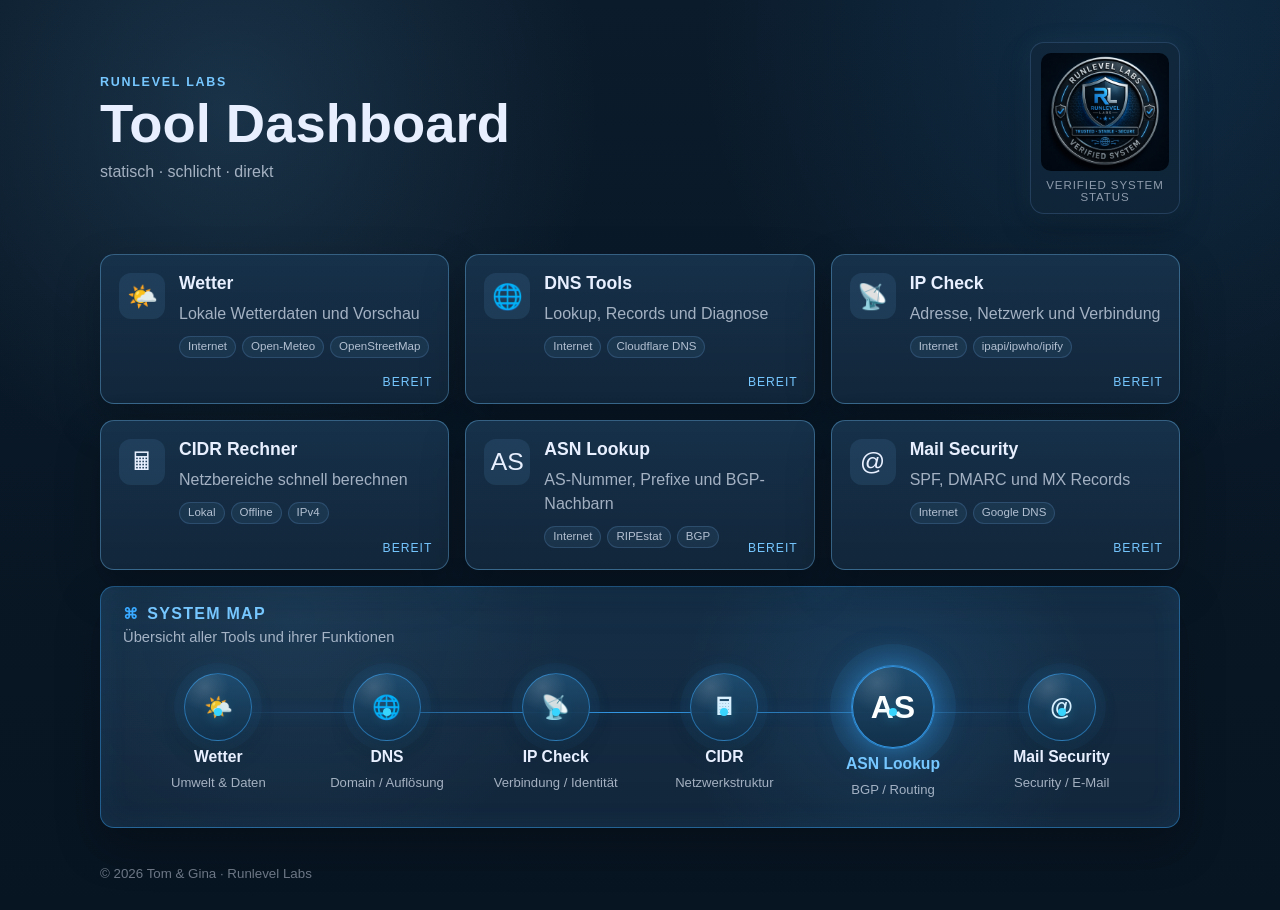
==== index.html @ d8a57b6e "Prepare runlevel tools repository" ====
<!DOCTYPE html>
<html lang="de">
<head>
  <meta charset="UTF-8">
  <meta name="viewport" content="width=device-width, initial-scale=1">
  <title>Runlevel Labs - Tools</title>
  <meta name="description" content="Statisches Runlevel Labs Dashboard für Werkzeuge und kleine technische Helfer.">
  <link rel="stylesheet" href="style.css?v=system-map-1">
</head>
<body>
  <header class="tool-header">
    <div class="tool-header__copy">
      <p class="eyebrow">Runlevel Labs</p>
      <h1>Tool Dashboard</h1>
      <p class="sub">statisch · schlicht · direkt</p>
    </div>
    <figure class="system-seal" aria-label="Runlevel Labs Verified System Status">
      <img src="runlevel-labs-small.png" alt="Runlevel Labs Siegel" width="360" height="332" loading="lazy" decoding="async">
      <figcaption>Verified System Status</figcaption>
    </figure>
  </header>

  <main class="dashboard" aria-label="Tool-Auswahl">
    <a class="tool-card tool-card--active" href="wetter/index.html" data-tool="wetter">
      <span class="tool-card__icon" aria-hidden="true">🌤️</span>
      <span class="tool-card__body">
        <strong>Wetter</strong>
        <span>Lokale Wetterdaten und Vorschau</span>
        <span class="tool-card__meta"><span>Internet</span><span>Open-Meteo</span><span>OpenStreetMap</span></span>
      </span>
      <span class="tool-card__status">bereit</span>
    </a>

    <a class="tool-card tool-card--active" href="dns/index.html" data-tool="dns">
      <span class="tool-card__icon" aria-hidden="true">🌐</span>
      <span class="tool-card__body">
        <strong>DNS Tools</strong>
        <span>Lookup, Records und Diagnose</span>
        <span class="tool-card__meta"><span>Internet</span><span>Cloudflare DNS</span></span>
      </span>
      <span class="tool-card__status">bereit</span>
    </a>

    <a class="tool-card tool-card--active" href="ip/index.html" data-tool="ip">
      <span class="tool-card__icon" aria-hidden="true">📡</span>
      <span class="tool-card__body">
        <strong>IP Check</strong>
        <span>Adresse, Netzwerk und Verbindung</span>
        <span class="tool-card__meta"><span>Internet</span><span>ipapi/ipwho/ipify</span></span>
      </span>
      <span class="tool-card__status">bereit</span>
    </a>
   
    <a class="tool-card tool-card--active" href="cidr/index.html" data-tool="cidr">
      <span class="tool-card__icon" aria-hidden="true">🖩</span>
      <span class="tool-card__body">
        <strong>CIDR Rechner</strong>
        <span>Netzbereiche schnell berechnen</span>
        <span class="tool-card__meta"><span>Lokal</span><span>Offline</span><span>IPv4</span></span>
      </span>
      <span class="tool-card__status">bereit</span>
    </a>

    <a class="tool-card tool-card--active" href="asn/index.html" data-tool="asn">
      <span class="tool-card__icon" aria-hidden="true">AS</span>
      <span class="tool-card__body">
        <strong>ASN Lookup</strong>
        <span>AS-Nummer, Prefixe und BGP-Nachbarn</span>
        <span class="tool-card__meta"><span>Internet</span><span>RIPEstat</span><span>BGP</span></span>
      </span>
      <span class="tool-card__status">bereit</span>
    </a>

    <a class="tool-card tool-card--active" href="mail/index.html" data-tool="mail">
      <span class="tool-card__icon" aria-hidden="true">@</span>
      <span class="tool-card__body">
        <strong>Mail Security</strong>
        <span>SPF, DMARC und MX Records</span>
        <span class="tool-card__meta"><span>Internet</span><span>Google DNS</span></span>
      </span>
      <span class="tool-card__status">bereit</span>
    </a>

    <section class="system-map" aria-labelledby="routing-title">
      <div class="system-map__head">
        <h2 id="routing-title">System Map</h2>
        <p>Übersicht aller Tools und ihrer Funktionen</p>
      </div>

      <ol class="system-map__flow" aria-label="Tool-Reihenfolge">
        <li class="system-map__node">
          <span class="system-map__icon" aria-hidden="true">🌤️</span>
          <strong>Wetter</strong>
          <span>Umwelt &amp; Daten</span>
        </li>
        <li class="system-map__node">
          <span class="system-map__icon" aria-hidden="true">🌐</span>
          <strong>DNS</strong>
          <span>Domain / Auflösung</span>
        </li>
        <li class="system-map__node">
          <span class="system-map__icon" aria-hidden="true">📡</span>
          <strong>IP Check</strong>
          <span>Verbindung / Identität</span>
        </li>
        <li class="system-map__node">
          <span class="system-map__icon" aria-hidden="true">🖩</span>
          <strong>CIDR</strong>
          <span>Netzwerkstruktur</span>
        </li>
        <li class="system-map__node system-map__node--active">
          <span class="system-map__icon" aria-hidden="true">AS</span>
          <strong>ASN Lookup</strong>
          <span>BGP / Routing</span>
        </li>
        <li class="system-map__node">
          <span class="system-map__icon" aria-hidden="true">@</span>
          <strong>Mail Security</strong>
          <span>Security / E-Mail</span>
        </li>
      </ol>
    </section>
  </main>

  <footer class="tool-footer">
    <small class="footer-copy">&copy; 2026 Tom &amp; Gina &middot; Runlevel Labs</small>
  </footer>
  <script type="module" src="dashboard.js"></script>
</body>
</html>
---- style.css ----
:root {
  --bg: #0b1b2b;
  --bg-soft: #102a43;
  --panel: #12263a;
  --panel-strong: #17344f;
  --line: rgba(130, 185, 255, 0.18);
  --text: #e8f0ff;
  --muted: rgba(232, 240, 255, 0.68);
  --accent: #76c7ff;
  --accent-strong: #39a9ff;
  --shadow: 0 18px 44px rgba(0, 0, 0, 0.26);
}

* {
  box-sizing: border-box;
}

body {
  margin: 0;
  min-height: 100vh;
  font-family: Arial, sans-serif;
  background:
    radial-gradient(circle at 18% 12%, rgba(118, 199, 255, 0.14), transparent 28%),
    radial-gradient(circle at 88% 4%, rgba(57, 169, 255, 0.12), transparent 30%),
    linear-gradient(180deg, var(--bg) 0%, #071421 100%);
  color: var(--text);
}

.tool-header {
  display: flex;
  align-items: center;
  justify-content: space-between;
  gap: 24px;
  max-width: 1120px;
  margin: 0 auto;
  padding: 42px 20px 24px;
}

.tool-header__copy {
  min-width: 0;
}

.system-seal {
  flex: 0 0 auto;
  display: grid;
  justify-items: center;
  gap: 8px;
  width: min(150px, 28vw);
  margin: 0;
  padding: 10px;
  background: rgba(18, 38, 58, 0.58);
  border: 1px solid rgba(130, 185, 255, 0.18);
  border-radius: 14px;
  box-shadow:
    0 14px 34px rgba(0, 0, 0, 0.2),
    0 0 24px rgba(118, 199, 255, 0.08);
}

.system-seal img {
  display: block;
  width: 100%;
  height: auto;
  border-radius: 10px;
}

.system-seal figcaption {
  color: rgba(232, 240, 255, 0.58);
  font-size: 0.72rem;
  letter-spacing: 0.08em;
  text-align: center;
  text-transform: uppercase;
}

.eyebrow {
  margin: 0 0 8px;
  color: var(--accent);
  font-size: 0.78rem;
  font-weight: 700;
  letter-spacing: 0.14em;
  text-transform: uppercase;
}

h1 {
  margin: 0;
  font-size: clamp(2rem, 5vw, 3.4rem);
  line-height: 1;
}

.sub {
  margin: 12px 0 0;
  color: var(--muted);
}

.dashboard {
  display: grid;
  grid-template-columns: repeat(3, minmax(0, 1fr));
  gap: 16px;
  max-width: 1120px;
  margin: 0 auto;
  padding: 16px 20px 36px;
}

.tool-card {
  position: relative;
  display: grid;
  grid-template-columns: auto minmax(0, 1fr);
  gap: 14px;
  min-height: 150px;
  padding: 18px;
  color: inherit;
  text-decoration: none;
  background:
    linear-gradient(180deg, rgba(23, 52, 79, 0.76), rgba(18, 38, 58, 0.94)),
    var(--panel);
  border: 1px solid var(--line);
  border-radius: 14px;
  box-shadow: var(--shadow);
  overflow: hidden;
  transition:
    transform 0.18s ease,
    border-color 0.18s ease,
    background 0.18s ease;
}

.tool-card::after {
  content: "";
  position: absolute;
  inset: auto 18px 16px;
  height: 1px;
  background: linear-gradient(90deg, transparent, rgba(118, 199, 255, 0.3), transparent);
  opacity: 0;
  transition: opacity 0.18s ease;
}

.tool-card:hover,
.tool-card:focus-visible {
  transform: translateY(-3px);
  border-color: rgba(118, 199, 255, 0.46);
  background:
    linear-gradient(180deg, rgba(26, 66, 101, 0.86), rgba(18, 38, 58, 0.98)),
    var(--panel-strong);
  outline: none;
}

.tool-card:hover::after,
.tool-card:focus-visible::after {
  opacity: 1;
}

.tool-card--active {
  border-color: rgba(118, 199, 255, 0.36);
}

.tool-card__icon {
  display: grid;
  place-items: center;
  width: 46px;
  height: 46px;
  border-radius: 12px;
  background: rgba(118, 199, 255, 0.1);
  font-size: 1.55rem;
}

.tool-card__body {
  display: flex;
  min-width: 0;
  flex-direction: column;
  gap: 8px;
}

.tool-card__body strong {
  font-size: 1.1rem;
  line-height: 1.2;
}

.tool-card__body span {
  color: var(--muted);
  line-height: 1.5;
}

.tool-card__meta {
  display: flex;
  flex-wrap: wrap;
  gap: 6px;
  margin-top: 2px;
}

.tool-card__meta span {
  display: inline-flex;
  align-items: center;
  min-height: 22px;
  padding: 2px 8px;
  border: 1px solid rgba(130, 185, 255, 0.18);
  border-radius: 999px;
  background: rgba(118, 199, 255, 0.08);
  color: rgba(232, 240, 255, 0.74);
  font-size: 0.72rem;
  line-height: 1.2;
}

.tool-card__status {
  position: absolute;
  right: 16px;
  bottom: 14px;
  color: rgba(232, 240, 255, 0.55);
  font-size: 0.76rem;
  letter-spacing: 0.08em;
  text-transform: uppercase;
}

.tool-card--active .tool-card__status {
  color: var(--accent);
}

.system-map {
  grid-column: 1 / -1;
  min-height: 220px;
  padding: 18px 22px 28px;
  background:
    radial-gradient(circle at 73% 48%, rgba(57, 169, 255, 0.12), transparent 26%),
    radial-gradient(circle at 18% 12%, rgba(118, 199, 255, 0.08), transparent 30%),
    linear-gradient(180deg, rgba(23, 52, 79, 0.66), rgba(18, 38, 58, 0.9)),
    var(--panel);
  border: 1px solid rgba(57, 169, 255, 0.42);
  border-radius: 14px;
  box-shadow:
    var(--shadow),
    0 0 30px rgba(57, 169, 255, 0.08) inset;
}

.system-map__head {
  margin-bottom: 16px;
}

.system-map__head h2 {
  position: relative;
  display: inline-flex;
  align-items: center;
  gap: 8px;
  margin: 0 0 6px;
  color: var(--accent);
  font-size: 1rem;
  letter-spacing: 0.08em;
  text-transform: uppercase;
}

.system-map__head h2::before {
  content: "⌘";
  color: var(--accent-strong);
  font-size: 0.95rem;
  line-height: 1;
}

.system-map__head p {
  margin: 0;
  color: var(--muted);
  font-size: 0.92rem;
}

.system-map__flow {
  position: relative;
  display: grid;
  grid-template-columns: repeat(6, minmax(0, 1fr));
  gap: 18px;
  align-items: start;
  margin: 0;
  padding: 12px 20px 0;
  list-style: none;
}

.system-map__flow::before {
  content: "";
  position: absolute;
  top: 51px;
  left: 9%;
  right: 9%;
  height: 1px;
  background: linear-gradient(90deg, transparent, rgba(57, 169, 255, 0.9), transparent);
  box-shadow:
    0 0 14px rgba(57, 169, 255, 0.42),
    0 0 28px rgba(57, 169, 255, 0.18);
}

.system-map__node {
  position: relative;
  z-index: 1;
  display: grid;
  justify-items: center;
  gap: 7px;
  min-width: 0;
  text-align: center;
}

.system-map__node::before {
  content: "";
  position: absolute;
  top: 35px;
  width: 8px;
  height: 8px;
  border-radius: 50%;
  background: #38d5ff;
  box-shadow: 0 0 14px rgba(56, 213, 255, 0.72);
}

.system-map__icon {
  display: grid;
  place-items: center;
  width: 68px;
  height: 68px;
  color: #dff1ff;
  background:
    radial-gradient(circle at 30% 20%, rgba(255, 255, 255, 0.14), transparent 34%),
    linear-gradient(180deg, rgba(31, 76, 111, 0.96), rgba(18, 48, 74, 0.96));
  border: 1px solid rgba(57, 169, 255, 0.5);
  border-radius: 50%;
  box-shadow:
    0 12px 24px rgba(0, 0, 0, 0.2),
    0 0 22px rgba(57, 169, 255, 0.16),
    0 0 0 10px rgba(57, 169, 255, 0.04);
  font-size: 1.45rem;
  font-weight: 700;
}

.system-map__node--active .system-map__icon {
  width: 82px;
  height: 82px;
  margin-top: -7px;
  color: #ffffff;
  border-color: rgba(57, 169, 255, 0.82);
  box-shadow:
    0 0 0 1px rgba(57, 169, 255, 0.52),
    0 0 0 22px rgba(57, 169, 255, 0.07),
    0 0 34px rgba(57, 169, 255, 0.62);
  font-size: 2rem;
}

.system-map__node strong {
  color: var(--text);
  font-size: 0.98rem;
  line-height: 1.2;
}

.system-map__node span:last-child {
  color: var(--muted);
  font-size: 0.82rem;
  line-height: 1.35;
}

.system-map__node--active strong {
  color: var(--accent);
}

.tool-footer {
  max-width: 1120px;
  margin: 0 auto;
  padding: 0 20px 28px;
  color: rgba(232, 240, 255, 0.45);
  text-align: left;
}

.footer-copy {
  color: rgba(232, 240, 255, 0.45);
}

@media (max-width: 860px) {
  .dashboard {
    grid-template-columns: repeat(2, minmax(0, 1fr));
  }
}

@media (max-width: 560px) {
  .tool-header {
    align-items: flex-start;
    flex-direction: column;
    padding-top: 30px;
  }

  .system-seal {
    width: min(132px, 46vw);
  }

  .dashboard {
    grid-template-columns: 1fr;
  }

  .tool-card {
    min-height: 132px;
  }

  .system-map {
    grid-column: auto;
    padding: 16px;
  }

  .system-map__flow {
    grid-template-columns: repeat(2, minmax(0, 1fr));
    gap: 18px 14px;
    padding-inline: 0;
  }

  .system-map__flow::before,
  .system-map__node::before {
    display: none;
  }
}

@media (prefers-reduced-motion: reduce) {
  .tool-card,
  .tool-card::after {
    transition: none;
  }

  .tool-card:hover,
  .tool-card:focus-visible {
    transform: none;
  }
}
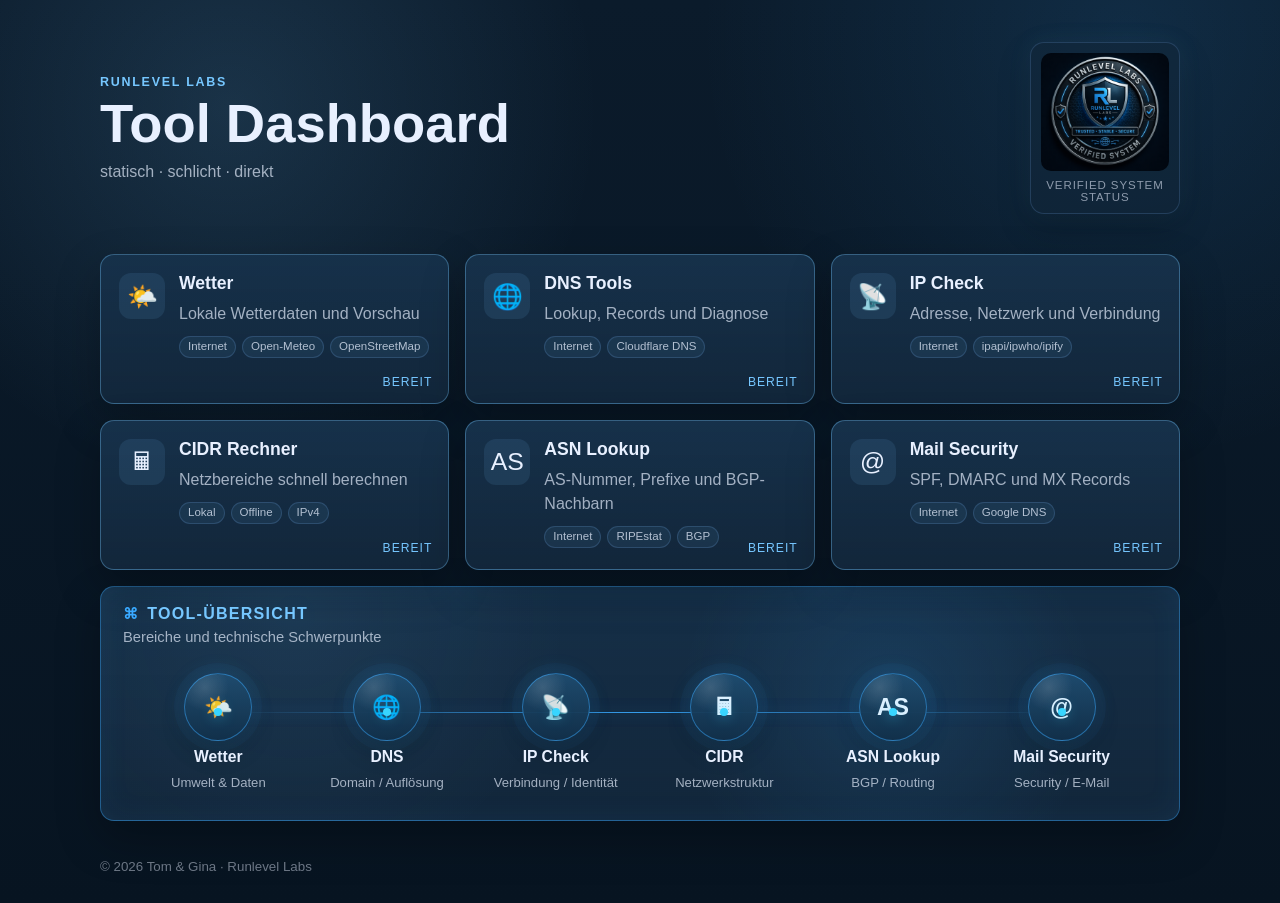
==== commit c4de57d8: "fix: improve tool edge cases and privacy notes" ====
--- a/index.html
+++ b/index.html
@@ -83,11 +83,11 @@
 
     <section class="system-map" aria-labelledby="routing-title">
       <div class="system-map__head">
-        <h2 id="routing-title">System Map</h2>
-        <p>Übersicht aller Tools und ihrer Funktionen</p>
+        <h2 id="routing-title">Tool-Übersicht</h2>
+        <p>Bereiche und technische Schwerpunkte</p>
       </div>
 
-      <ol class="system-map__flow" aria-label="Tool-Reihenfolge">
+      <ul class="system-map__flow" aria-label="Tool-Bereiche">
         <li class="system-map__node">
           <span class="system-map__icon" aria-hidden="true">🌤️</span>
           <strong>Wetter</strong>
@@ -108,7 +108,7 @@
           <strong>CIDR</strong>
           <span>Netzwerkstruktur</span>
         </li>
-        <li class="system-map__node system-map__node--active">
+        <li class="system-map__node">
           <span class="system-map__icon" aria-hidden="true">AS</span>
           <strong>ASN Lookup</strong>
           <span>BGP / Routing</span>
@@ -118,7 +118,7 @@
           <strong>Mail Security</strong>
           <span>Security / E-Mail</span>
         </li>
-      </ol>
+      </ul>
     </section>
   </main>
 
--- a/style.css
+++ b/style.css
@@ -321,19 +321,6 @@
   font-weight: 700;
 }
 
-.system-map__node--active .system-map__icon {
-  width: 82px;
-  height: 82px;
-  margin-top: -7px;
-  color: #ffffff;
-  border-color: rgba(57, 169, 255, 0.82);
-  box-shadow:
-    0 0 0 1px rgba(57, 169, 255, 0.52),
-    0 0 0 22px rgba(57, 169, 255, 0.07),
-    0 0 34px rgba(57, 169, 255, 0.62);
-  font-size: 2rem;
-}
-
 .system-map__node strong {
   color: var(--text);
   font-size: 0.98rem;
@@ -344,10 +331,6 @@
   color: var(--muted);
   font-size: 0.82rem;
   line-height: 1.35;
-}
-
-.system-map__node--active strong {
-  color: var(--accent);
 }
 
 .tool-footer {
